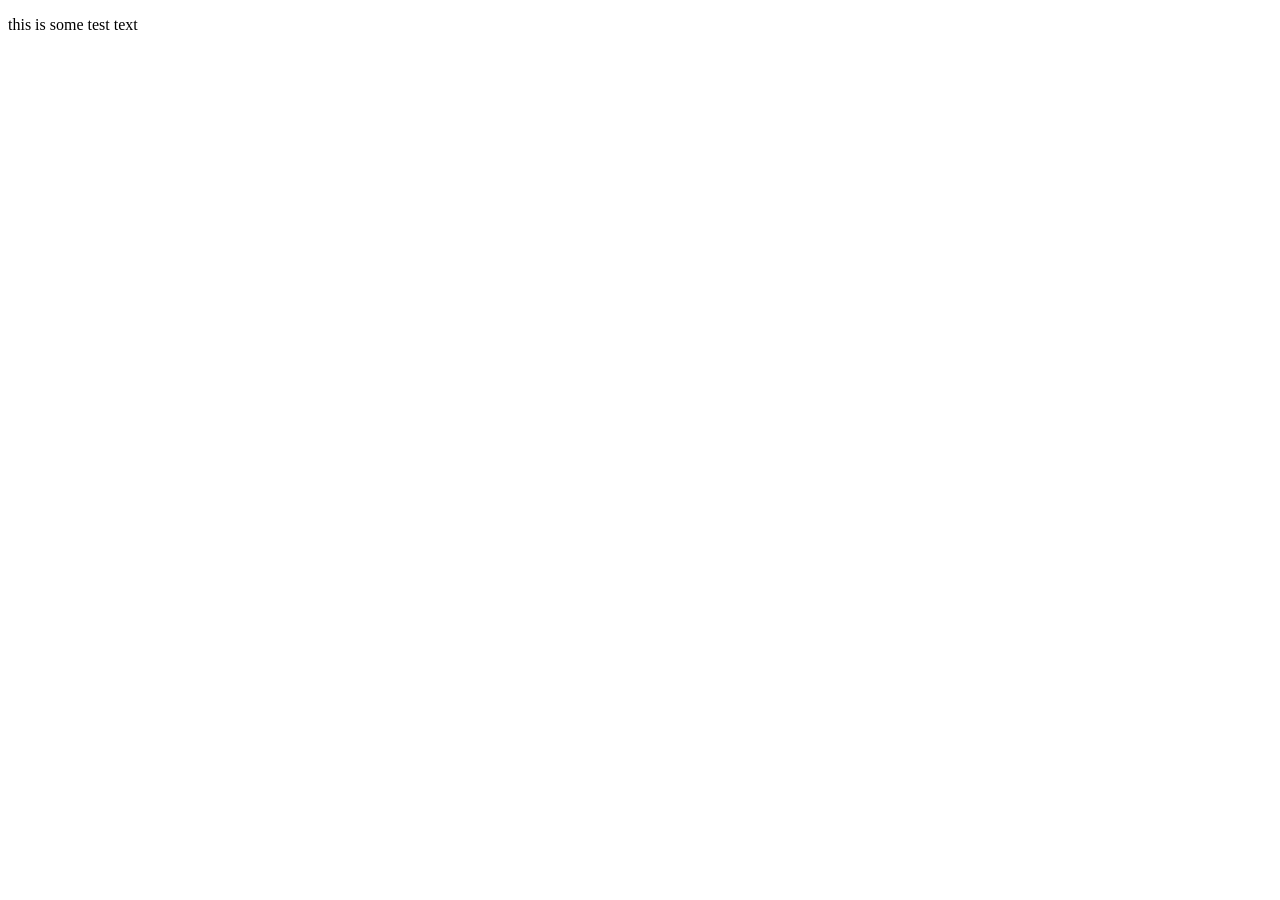
==== index.html @ fe59e8f4 "add boilerplate and head" ====
<!DOCTYPE html>
<html lang="en">
<head>
    <meta charset="UTF-8">
    <meta name="viewport" content="width=device-width, initial-scale=1.0">
    <title>Odin Javascript Library</title>
    <link rel="stylesheet" href="style.css">
    <script src="index.js"></script>
</head>
<body>

    <p>this is some test text</p>
    
</body>
</html>
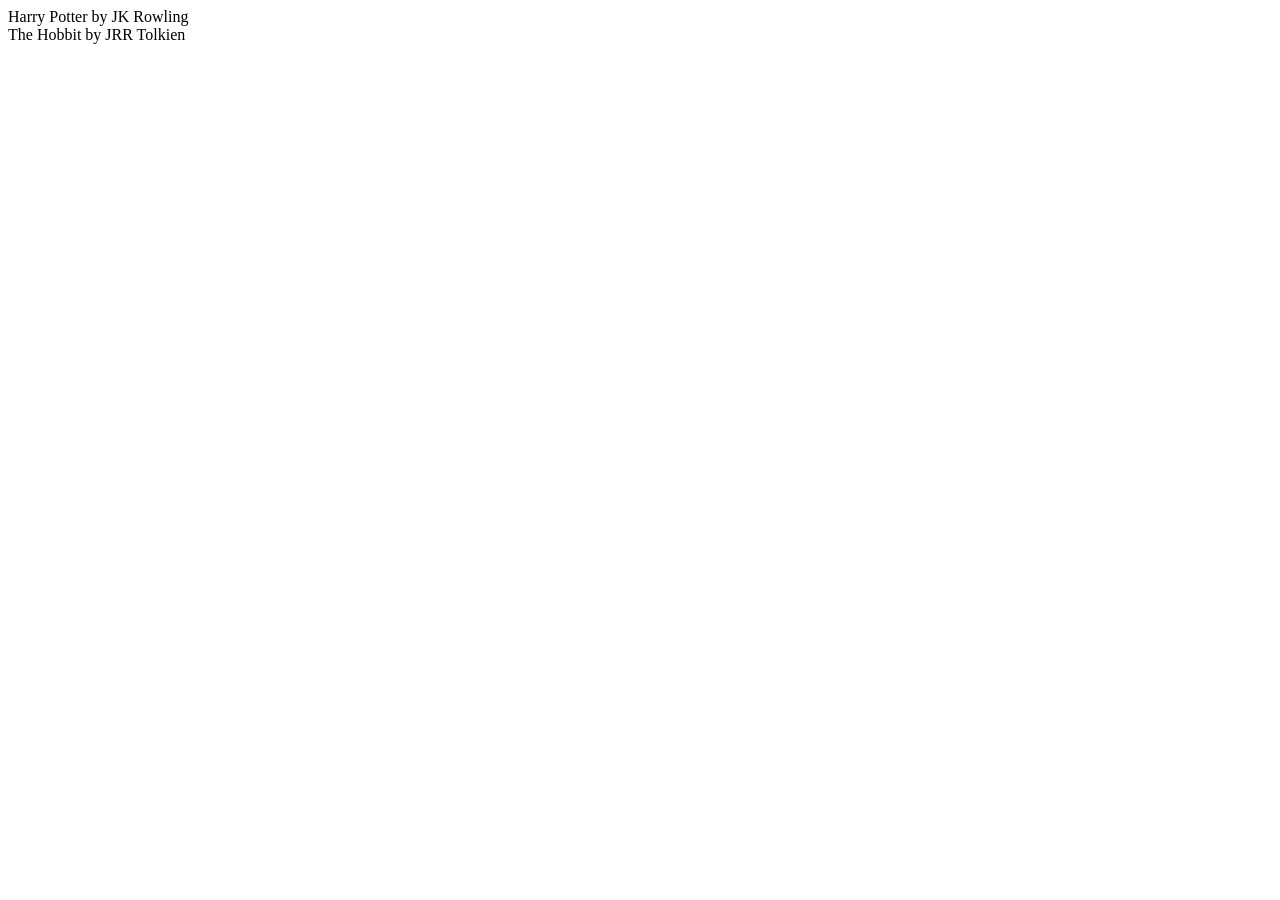
==== commit bfc00a97: "test library creation" ====
--- a/index.html
+++ b/index.html
@@ -5,11 +5,12 @@
     <meta name="viewport" content="width=device-width, initial-scale=1.0">
     <title>Odin Javascript Library</title>
     <link rel="stylesheet" href="style.css">
-    <script src="index.js"></script>
+    <script src="index.js" defer></script>
 </head>
 <body>
-
-    <p>this is some test text</p>
+    <div class="container">
+        <div class="current-library"></div>
+    </div>
     
 </body>
 </html>
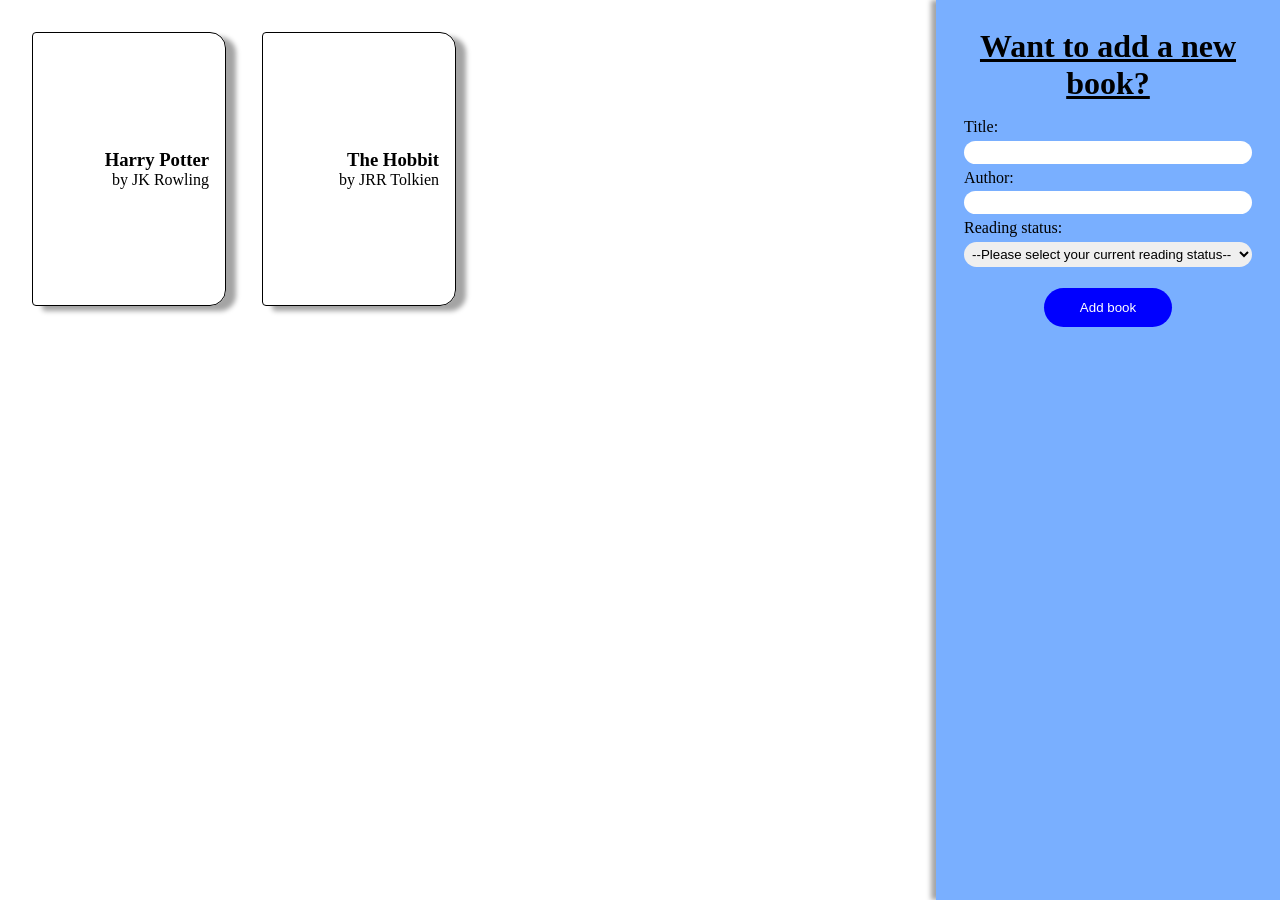
==== commit ccb97011: "add and style new book form" ====
--- a/index.html
+++ b/index.html
@@ -10,6 +10,35 @@
 <body>
     <div class="container">
         <div class="current-library"></div>
+        <div class="container-add-book-form">
+            <h1>Want to add a new book?</h1>
+            <form action="" method="get" class="add-book-form">
+                <div class="add-book-form">
+                    <label for="title">Title:</label>
+                    <input type="text" name="title" id="title" required />
+                </div>
+                
+                <div class="add-book-form">
+                    <label for="author">Author:</label>
+                    <input type="text" name="author" id="author" required />
+                </div>
+
+                <div class="add-book-form">
+                    <label for="status">Reading status:</label>
+                    <select name="status" id="status">
+                        <option value="">--Please select your current reading status--</option>
+                        <option value="completed-reading">I have read this book.</option>
+                        <option value="currently-reading">I am currently reading this book.</option>
+                        <option value="want-to-read">I want to read this book.</option>
+                    </select>
+                </div>
+
+                <div class="add-book-form">
+                    <input type="submit" value="Add book" />
+                </div>
+
+            </form>
+        </div> 
     </div>
     
 </body>
--- a/style.css
+++ b/style.css
@@ -0,0 +1,82 @@
+* {
+    margin: 0;
+    padding: 0;
+}
+
+h1 {
+    text-align: center;
+    text-decoration: underline;
+    padding-bottom: 0.5em;
+}
+
+.container {
+    display: grid;
+    grid-template-columns: 3fr 1fr;
+    height: 100vh;
+}
+
+.current-library {
+    padding: 2rem;
+    display: grid;
+    grid-template-columns: repeat(auto-fill, minmax(10rem, 1fr));  
+    gap: 3rem;
+}
+
+.book-card {
+    display: flex;
+    flex-flow: column;
+    align-items: flex-end;
+    justify-content: center;
+
+    height: 15rem;
+    width: 10rem;
+    padding: 1em;
+    border: 0.1rem solid black;
+    border-radius: 0.25rem 1rem 1rem 0.25rem;
+    box-shadow: 10px 5px 5px rgb(164, 164, 164);
+}
+
+.container-add-book-form {
+    background-color: rgb(121, 175, 255);
+    padding: 1.75rem;
+    box-shadow: -5px 0px 5px rgb(164, 164, 164);
+}
+
+.add-book-form {
+    display: flex;
+    flex-flow: column;
+    gap: 0.3rem;
+}
+
+.add-book-form input[type="text"], .add-book-form select {
+    border: none;
+    padding: 0.25rem;
+    border-radius: 2rem;
+}
+
+.add-book-form input[type="submit"] {
+    color: white;
+    background-color: blue;
+    border: none;
+    align-self: center;
+    width: 8rem;
+    margin-top: 1rem;
+    padding: 0.75rem;
+    border-radius: 2rem;
+    transition: all 100ms ease-in-out;
+}
+
+.add-book-form input[type="submit"]:hover {
+    background-color: rgb(32, 32, 252);
+    border: 2px solid white;
+    cursor: pointer;
+    transform: scale(1.05, 1.0);
+    transition: all 100ms ease-in-out;
+}
+
+.add-book-form input[type="submit"]:active {
+    background-color: rgb(0, 0, 158);    
+    cursor: pointer;
+    transform: scale(0.95, 0.95);
+    transition: all 100ms ease-in-out;
+}
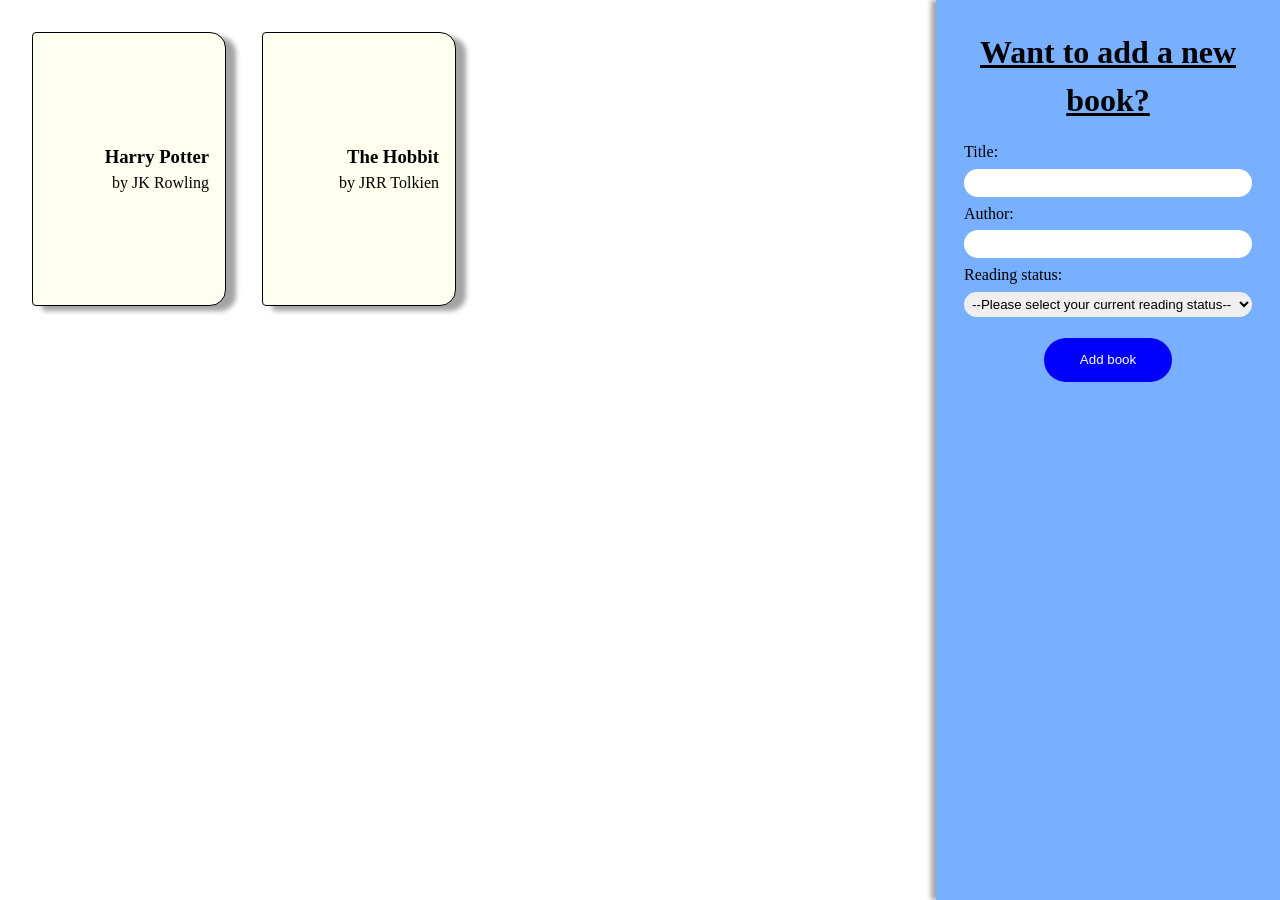
==== commit 6eabe2af: "style delete modal and add font" ====
--- a/index.html
+++ b/index.html
@@ -40,6 +40,15 @@
             </form>
         </div> 
     </div>
+
+    <!-- add confirmation delete popup -->
+     <dialog id="delete-modal">
+        <p>Are you sure you want to remove <strong id="modal-book-title"></strong> from your library?</p>
+        <div class="modal-buttons">
+            <button id="confirm-delete">Sure!</button>
+            <button id="cancel-delete">Not really...</button>
+        </div>
+     </dialog>
     
 </body>
 </html>
--- a/style.css
+++ b/style.css
@@ -1,6 +1,60 @@
+@font-face {
+    font-family: 'Aleo';
+    src: url('fonts/Aleo-Regular.woff2') format('woff2'),
+        url('fonts/Aleo-Regular.woff') format('woff');
+    font-weight: normal;
+    font-style: normal;
+    font-display: swap;
+}
+
 * {
     margin: 0;
     padding: 0;
+    line-height: 1.5;
+}
+
+
+dialog {    
+    margin: auto;
+    border: none;
+    border-radius: 1rem;
+    padding: 2rem;
+    text-align: center;
+    box-shadow: 3px 5px 8px rgb(56, 56, 56);
+    background-color: rgba(0, 0, 255, 0.8);
+    color: white;
+}
+
+dialog::backdrop {
+    background-color: rgba(0,0,0,0.5);
+}
+
+dialog p {
+    margin-bottom: 1rem;
+}
+
+
+dialog button {
+    color: white;
+    border: 2px solid transparent;
+    border-radius: 2rem;
+    margin-right: 1rem;
+    padding: 0.5rem 1rem;
+    transition: all 100ms ease-in-out;
+}
+
+dialog button:hover {
+    border: 2px solid white;
+    cursor: pointer;
+    transition: all 100ms ease-in-out;
+}
+
+#confirm-delete {
+    background-color: rgb(69, 198, 69);
+}
+
+#cancel-delete {
+    background-color: rgb(255, 48, 48);
 }
 
 h1 {
@@ -16,6 +70,7 @@
 }
 
 .current-library {
+    background-color: white;
     padding: 2rem;
     display: grid;
     grid-template-columns: repeat(auto-fill, minmax(10rem, 1fr));  
@@ -23,9 +78,12 @@
 }
 
 .book-card {
+    background-color: rgb(254, 255, 238);
+    position: relative;
     display: flex;
     flex-flow: column;
     align-items: flex-end;
+    text-align: end;
     justify-content: center;
 
     height: 15rem;
@@ -34,6 +92,50 @@
     border: 0.1rem solid black;
     border-radius: 0.25rem 1rem 1rem 0.25rem;
     box-shadow: 10px 5px 5px rgb(164, 164, 164);
+
+    transition: all 100ms ease-in-out;
+}
+
+.book-card:hover {
+    background-color: black;
+    color: white;
+    transform: scale(1.05);
+    transition: all 100ms ease-in-out;
+}
+
+.delete-button {
+    opacity: 0;
+    position: absolute;
+    top: 0.5rem;
+    right: 0.5rem;
+    color: white;
+    background-color: rgb(247, 129, 129);
+    width: 1.25rem;
+    height: 1.25rem;
+    border: none;
+    border-radius: 50%;
+    /* padding: 1rem; */
+    justify-self: flex-start;
+    align-self: flex-end;
+
+    transition: all 100ms ease-in-out;
+}
+
+.book-card:hover .delete-button {
+    opacity: 1;
+    transition: all 100ms ease-in-out;
+}
+
+.delete-button:hover {
+    cursor: pointer;
+    border: 2px solid white;
+    background-color: rgb(255, 159, 159);
+}
+
+.delete-button:active {
+    background-color: rgb(249, 86, 86);
+    transform: scale(0.95);
+    transition: all 100ms ease-in-out;
 }
 
 .container-add-book-form {
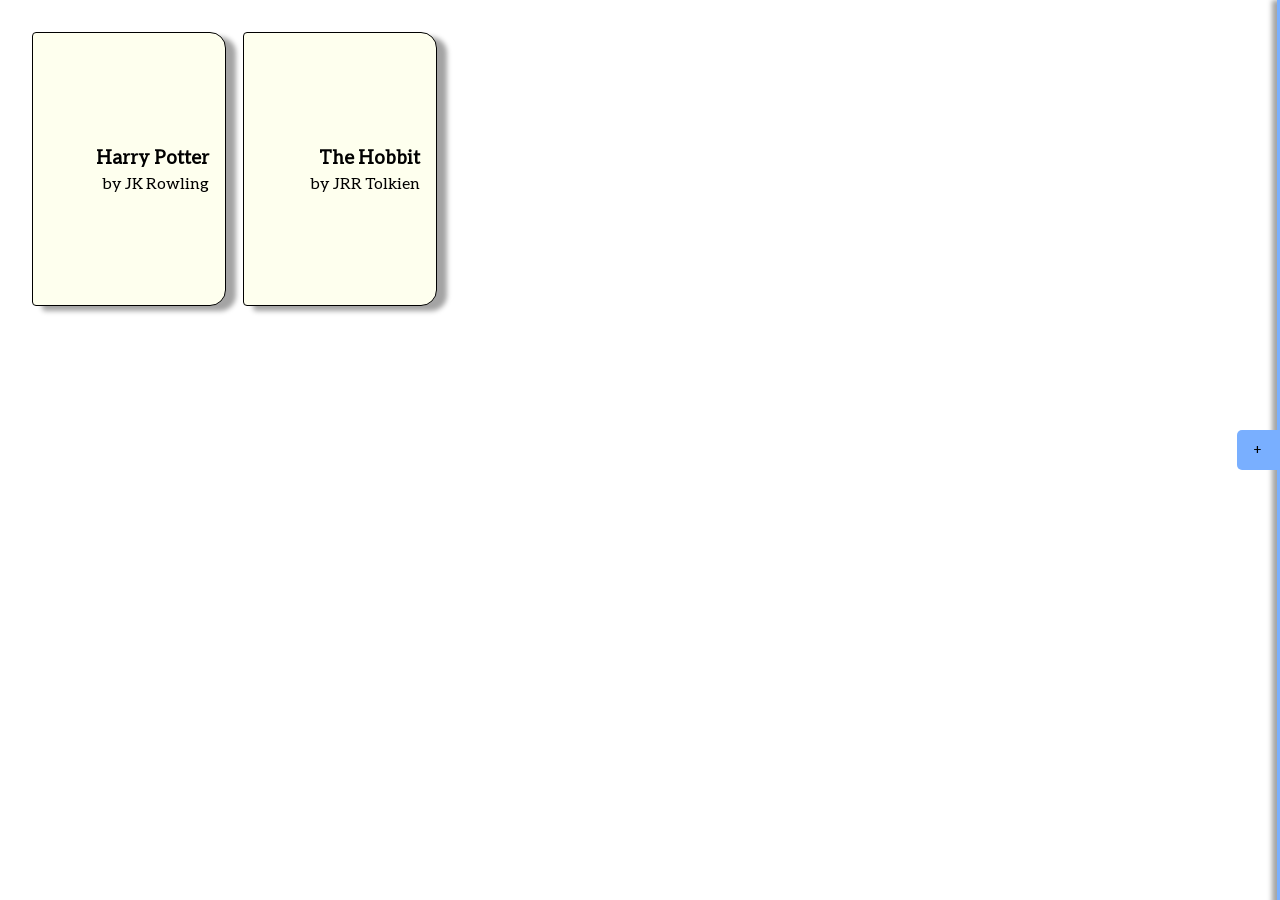
==== commit 0295d9af: "toggle form in out" ====
--- a/index.html
+++ b/index.html
@@ -11,6 +11,7 @@
     <div class="container">
         <div class="current-library"></div>
         <div class="container-add-book-form">
+            <button class="toggle-form-btn" id="toggle-form">+</button>
             <h1>Want to add a new book?</h1>
             <form action="" method="get" class="add-book-form">
                 <div class="add-book-form">
--- a/style.css
+++ b/style.css
@@ -11,17 +11,17 @@
     margin: 0;
     padding: 0;
     line-height: 1.5;
-}
-
+    font-family: "Aleo", sans-serif;
+}
 
 dialog {    
     margin: auto;
     border: none;
-    border-radius: 1rem;
+    border-radius: 2rem;
     padding: 2rem;
     text-align: center;
     box-shadow: 3px 5px 8px rgb(56, 56, 56);
-    background-color: rgba(0, 0, 255, 0.8);
+    background-color: rgba(28, 28, 28, 0.8);
     color: white;
 }
 
@@ -50,24 +50,34 @@
 }
 
 #confirm-delete {
-    background-color: rgb(69, 198, 69);
+    background-color: rgb(57, 122, 57);
 }
 
 #cancel-delete {
-    background-color: rgb(255, 48, 48);
+    background-color: rgb(134, 27, 27);
+}
+
+#confirm-delete:active {
+    background-color: rgb(77, 168, 77);
+}
+
+#cancel-delete:active {
+    background-color: rgb(189, 38, 38);
 }
 
 h1 {
     text-align: center;
-    text-decoration: underline;
+    /* text-decoration: underline; */
     padding-bottom: 0.5em;
 }
 
 .container {
     display: grid;
-    grid-template-columns: 3fr 1fr;
-    height: 100vh;
-}
+    min-height: 100vh;
+    width: 100%;
+}
+
+/* library stuff */
 
 .current-library {
     background-color: white;
@@ -138,10 +148,35 @@
     transition: all 100ms ease-in-out;
 }
 
+/* form stuff */
+
 .container-add-book-form {
+    position: fixed;
+    height: 100vh;
+    left: 99.8%;
+
     background-color: rgb(121, 175, 255);
     padding: 1.75rem;
     box-shadow: -5px 0px 5px rgb(164, 164, 164);
+
+    z-index: 1000;
+    transition: all 300ms ease-in-out;
+}
+
+.container-add-book-form.open {
+    transform: translateY(0%) translateX(-97%);
+}
+
+.toggle-form-btn {
+    position: absolute;
+    left: -40px;
+    top: 45%;
+    width: 40px;
+    height: 40px;
+
+    background-color: rgb(121, 175, 255);
+    border: none;
+    border-radius: 5px 0 0 5px;
 }
 
 .add-book-form {
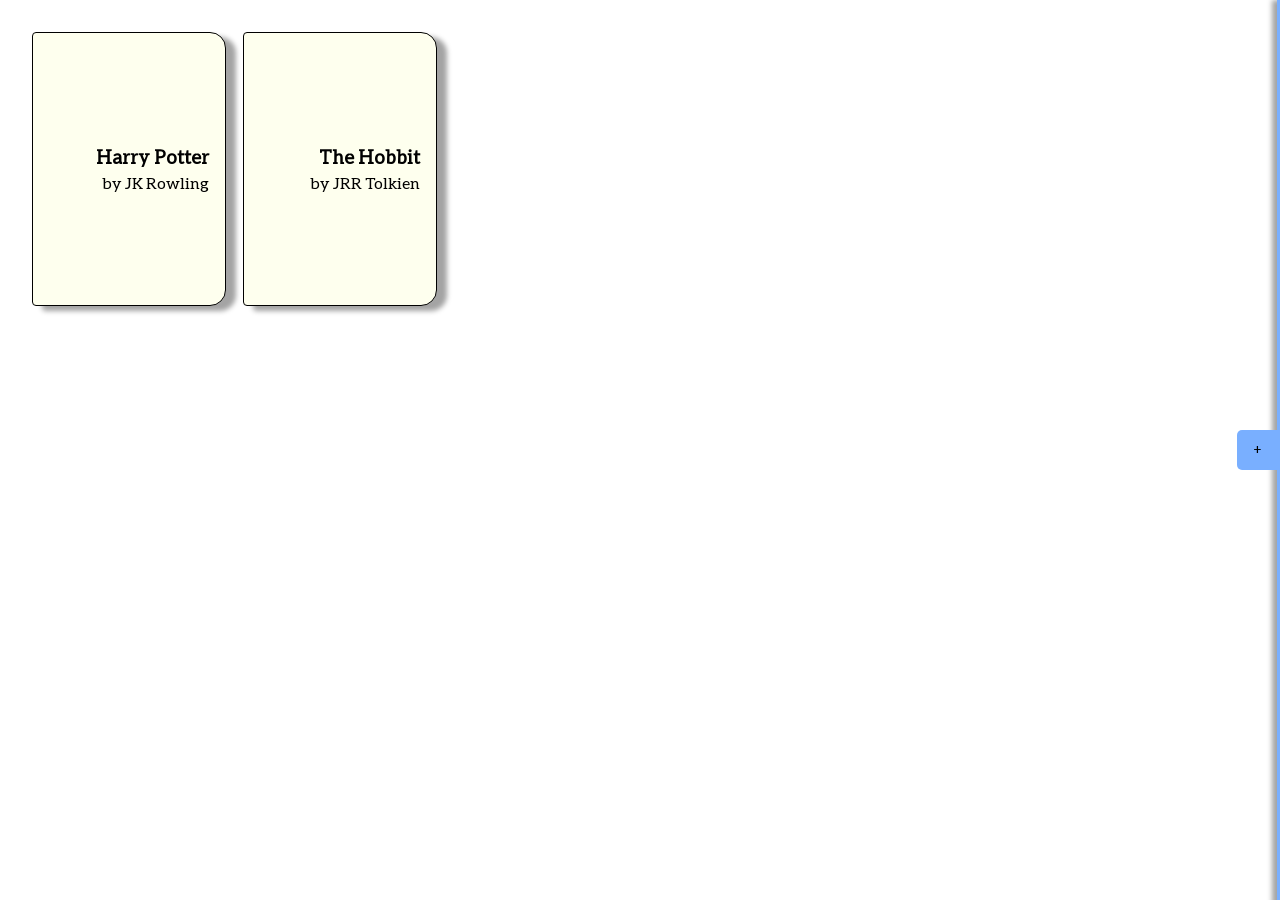
==== commit eab244fd: "add status buttons on hover" ====
--- a/index.html
+++ b/index.html
@@ -5,6 +5,7 @@
     <meta name="viewport" content="width=device-width, initial-scale=1.0">
     <title>Odin Javascript Library</title>
     <link rel="stylesheet" href="style.css">
+    <link rel="stylesheet" href="https://fonts.googleapis.com/css2?family=Material+Symbols+Outlined:opsz,wght,FILL,GRAD@20..48,100..700,0..1,-50..200" />
     <script src="index.js" defer></script>
 </head>
 <body>
--- a/style.css
+++ b/style.css
@@ -5,6 +5,18 @@
     font-weight: normal;
     font-style: normal;
     font-display: swap;
+}
+
+/* Google Fonts Material Symbols settings */
+.material-symbols-outlined {
+  font-variation-settings:
+  'FILL' 1,
+  'wght' 700,
+  'GRAD' 0,
+  'opsz' 48;
+  display: flex;
+  align-items: center;
+  justify-content: center;
 }
 
 * {
@@ -103,14 +115,61 @@
     border-radius: 0.25rem 1rem 1rem 0.25rem;
     box-shadow: 10px 5px 5px rgb(164, 164, 164);
 
-    transition: all 100ms ease-in-out;
+    z-index: 1;
+    transform-style: preserve-3d;
+
+    transition: all 100ms ease-in-out;
+}
+
+.status-sidebar {
+    position: absolute;
+    display: flex;
+    flex-direction: column;
+    gap: 0.25rem;
+    bottom: 6%;
+    left: 85%;
+
+    transform: translateZ(-1px);
+    z-index: -1;
+    
+
+    transition: all 100ms ease-in-out;   
+}
+
+.status-btn {
+    background-color: black;
+    border-radius: 0rem 0.5rem 0.5rem 0rem;
+    color: rgb(168, 165, 165);
+    border: none;
+    width: 2rem;
+    height: 2rem;
+    cursor: pointer;
+}
+
+.status-btn.material-symbols-outlined {
+    font-family: "Material Symbols Outlined";
+    font-size: 0.9rem;
+}
+
+.status-btn.active {
+    color: rgb(255, 243, 110);
+}
+
+.status-btn:hover {
+    color: rgb(213, 252, 253);
 }
 
 .book-card:hover {
     background-color: black;
+    box-shadow: none;
     color: white;
     transform: scale(1.05);
     transition: all 100ms ease-in-out;
+}
+
+.book-card:hover .status-sidebar {
+    transform: translateX(1.35rem);
+    transition: transform 250ms ease-in-out 150ms;
 }
 
 .delete-button {
@@ -147,6 +206,8 @@
     transform: scale(0.95);
     transition: all 100ms ease-in-out;
 }
+
+
 
 /* form stuff */
 
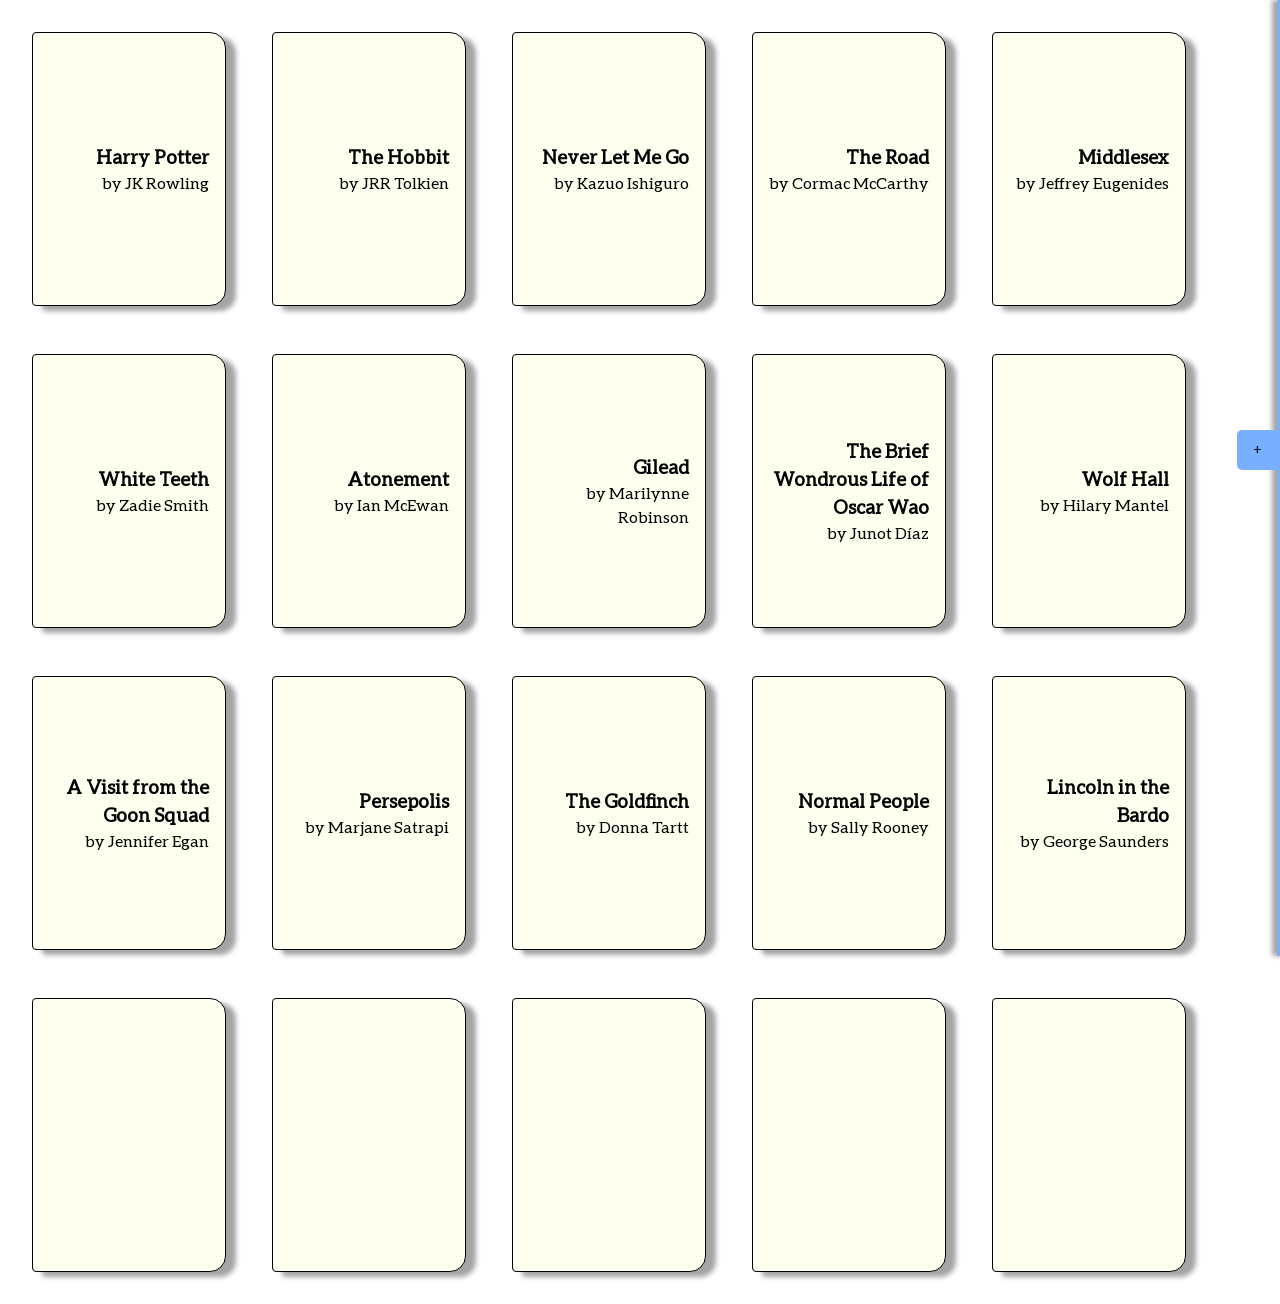
==== commit ab009b36: "use js classes and add UI block" ====
--- a/index.html
+++ b/index.html
@@ -6,7 +6,7 @@
     <title>Odin Javascript Library</title>
     <link rel="stylesheet" href="style.css">
     <link rel="stylesheet" href="https://fonts.googleapis.com/css2?family=Material+Symbols+Outlined:opsz,wght,FILL,GRAD@20..48,100..700,0..1,-50..200" />
-    <script src="index.js" defer></script>
+    <script type="module" src="index.js"></script>
 </head>
 <body>
     <div class="container">
--- a/style.css
+++ b/style.css
@@ -92,6 +92,7 @@
 /* library stuff */
 
 .current-library {
+    width: 90%;
     background-color: white;
     padding: 2rem;
     display: grid;
@@ -228,6 +229,7 @@
     transform: translateY(0%) translateX(-97%);
 }
 
+
 .toggle-form-btn {
     position: absolute;
     left: -40px;
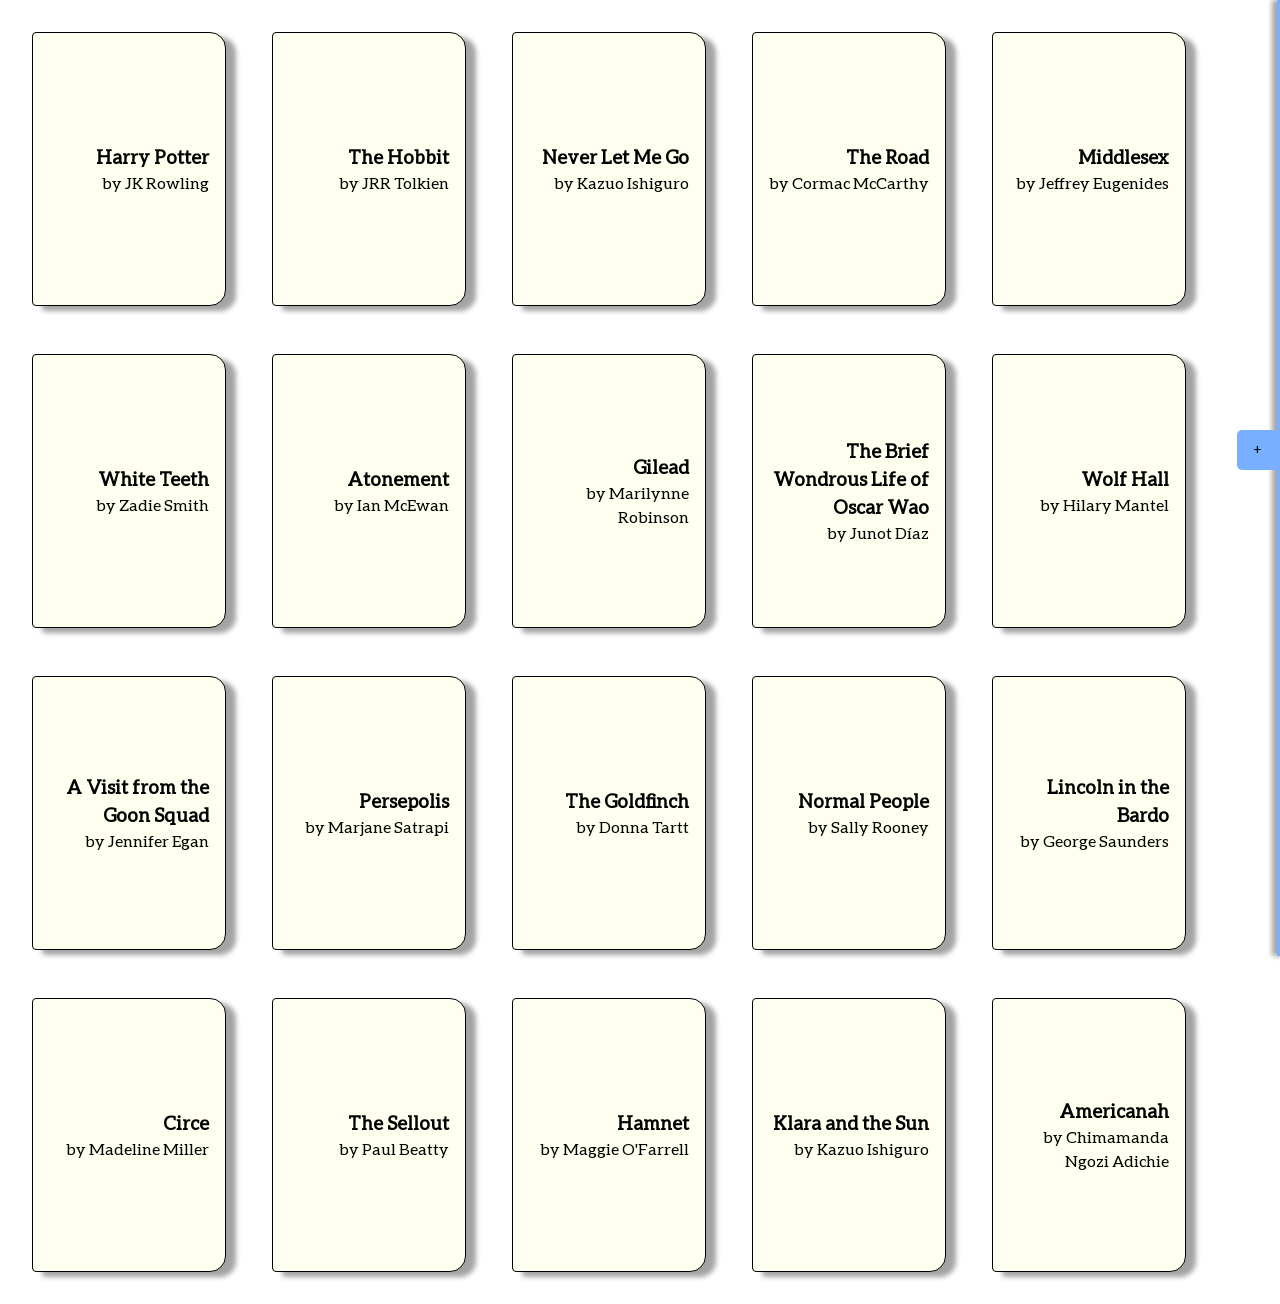
==== commit 6158d8eb: "add js validation" ====
--- a/index.html
+++ b/index.html
@@ -14,25 +14,28 @@
         <div class="container-add-book-form">
             <button class="toggle-form-btn" id="toggle-form">+</button>
             <h1>Want to add a new book?</h1>
-            <form action="" method="get" class="add-book-form">
+            <form novalidate method="get" class="add-book-form">
                 <div class="add-book-form">
                     <label for="title">Title:</label>
                     <input type="text" name="title" id="title" required />
+                    <span class="error title-error" aria-live="polite"></span>
                 </div>
                 
                 <div class="add-book-form">
                     <label for="author">Author:</label>
                     <input type="text" name="author" id="author" required />
+                    <span class="error author-error" aria-live="polite"></span>
                 </div>
 
                 <div class="add-book-form">
                     <label for="status">Reading status:</label>
-                    <select name="status" id="status">
+                    <select name="status" id="status" required>
                         <option value="">--Please select your current reading status--</option>
                         <option value="completed-reading">I have read this book.</option>
                         <option value="currently-reading">I am currently reading this book.</option>
                         <option value="want-to-read">I want to read this book.</option>
                     </select>
+                    <span class="error status-error" aria-live="polite"></span>
                 </div>
 
                 <div class="add-book-form">
--- a/style.css
+++ b/style.css
@@ -249,6 +249,7 @@
 }
 
 .add-book-form input[type="text"], .add-book-form select {
+    outline: none;
     border: none;
     padding: 0.25rem;
     border-radius: 2rem;
@@ -279,4 +280,27 @@
     cursor: pointer;
     transform: scale(0.95, 0.95);
     transition: all 100ms ease-in-out;
+}
+
+/* validation */
+.add-book-form input[type="text"].invalid,
+.add-book-form select.invalid {
+    outline: none;
+    border: 2px solid rgb(116, 0, 0);
+    background-color: rgb(245, 194, 194);
+}
+
+.add-book-form input[type="text"].valid,
+.add-book-form select.valid {
+    outline: none;
+    border: 2px solid rgb(0, 68, 0);
+    background-color: rgb(213, 249, 213);
+}
+
+.error {
+    font-size: 70%;
+    font-weight: 900;
+    color: rgb(116, 0, 0);
+    margin-left: 1em;
+    margin-bottom: 2em;
 }
